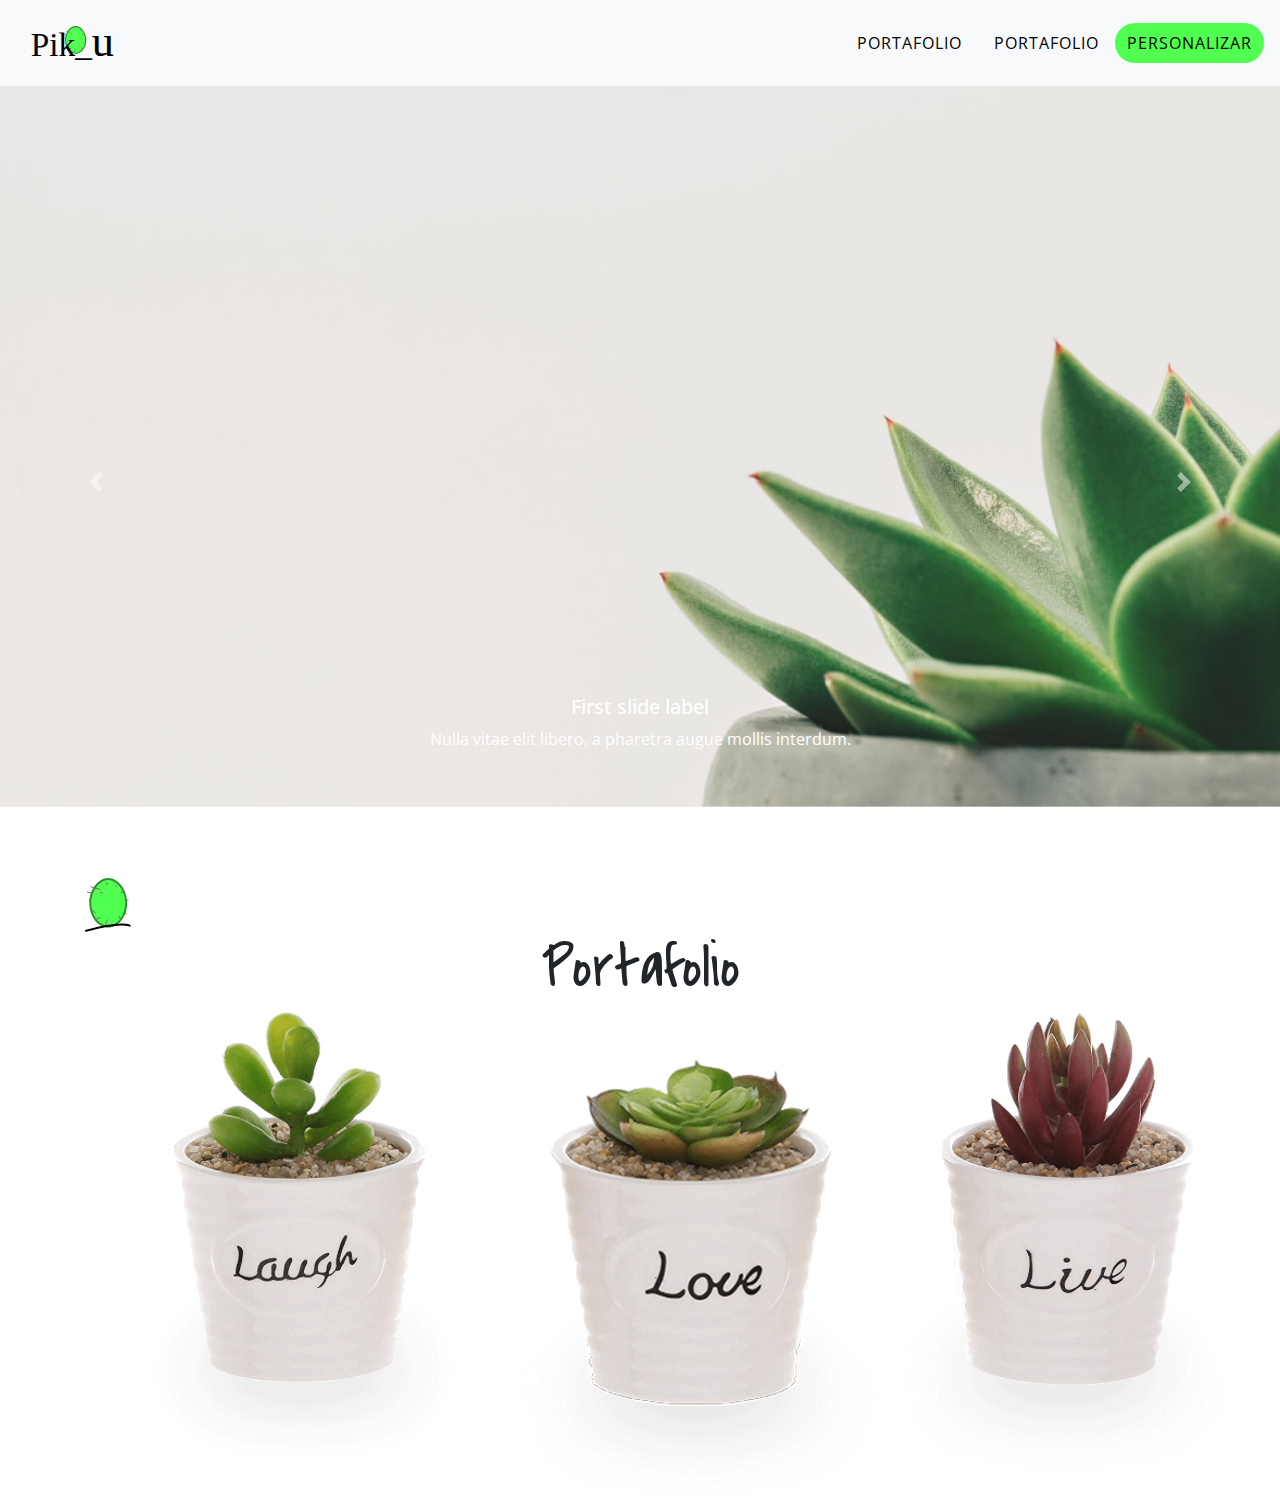
==== index.html @ c5b98563 "Portafolio del home" ====
<!DOCTYPE html>
<html lang="es">

<head>
    <meta charset="UTF-8">
    <meta name="viewport" content="width=device-width, initial-scale=1.0">
    <link href="https://fonts.googleapis.com/css?family=Open+Sans&display=swap" rel="stylesheet">
    <link href="https://fonts.googleapis.com/css?family=Covered+By+Your+Grace|Open+Sans&display=swap" rel="stylesheet">
    <link rel="stylesheet" href="https://stackpath.bootstrapcdn.com/bootstrap/4.4.1/css/bootstrap.min.css"
        integrity="sha384-Vkoo8x4CGsO3+Hhxv8T/Q5PaXtkKtu6ug5TOeNV6gBiFeWPGFN9MuhOf23Q9Ifjh" crossorigin="anonymous">
    <link rel="stylesheet" href="./styles/index.css">
    <title>Pik-u</title>
</head>

<body>

    <nav class="navbar navbar-expand-lg navbar-light bg-light">
        <a class="navbar-brand" href="#">
            <img src="/assets/Logo_picku.svg" width="100" height="60" class="d-inline-block align-top" alt="">
        </a>
        <button class="navbar-toggler" type="button" data-toggle="collapse" data-target="#navbarSupportedContent"
            aria-controls="navbarSupportedContent" aria-expanded="false" aria-label="Toggle navigation">
            <span class="navbar-toggler-icon"></span>
        </button>

        <div class="collapse navbar-collapse" id="navbarSupportedContent">
            <ul class="navbar-nav mr-auto">
            </ul>
            <div class="nav-item menu1">
                <a class="nav-link mayuscula" href="#">Portafolio</a>
                <a class="nav-link mayuscula" href="#">Portafolio</a>
                <button type="button" class="btn btn-primary btn-md mayuscula" href="#">personalizar</button>
            </div>
        </div>
    </nav>

    <div id="carouselExampleCaptions" class="carousel slide" data-ride="carousel">
        <ol class="carousel-indicators">
            <li data-target="#carouselExampleCaptions" data-slide-to="0" class="active"></li>
            <li data-target="#carouselExampleCaptions" data-slide-to="1"></li>
            <li data-target="#carouselExampleCaptions" data-slide-to="2"></li>
        </ol>
        <div class="carousel-inner">
            <div class="carousel-item active">
                <img src="./assets/banner1.jpg" class="d-block w-100" alt="...">
                <div class="carousel-caption d-none d-md-block">
                    <h5>First slide label</h5>
                    <p>Nulla vitae elit libero, a pharetra augue mollis interdum.</p>
                </div>
            </div>
            <div class="carousel-item">
                <img src="./assets/banner1.jpg" class="d-block w-100" alt="...">
                <div class="carousel-caption d-none d-md-block">
                    <h5>Second slide label</h5>
                    <p>Lorem ipsum dolor sit amet, consectetur adipiscing elit.</p>
                </div>
            </div>
            <div class="carousel-item">
                <img src="./assets/banner1.jpg" class="d-block w-100" alt="...">
                <div class="carousel-caption d-none d-md-block">
                    <h5>Second slide label</h5>
                    <p>Lorem ipsum dolor sit amet, consectetur adipiscing elit.</p>
                </div>
            </div>
        </div>
        <a class="carousel-control-prev" href="#carouselExampleCaptions" role="button" data-slide="prev">
            <span class="carousel-control-prev-icon" aria-hidden="true"></span>
            <span class="sr-only">Previous</span>
        </a>
        <a class="carousel-control-next" href="#carouselExampleCaptions" role="button" data-slide="next">
            <span class="carousel-control-next-icon" aria-hidden="true"></span>
            <span class="sr-only">Next</span>
        </a>
    </div>

    <section class="container">
        <div class="row">
            <div class="col-12">
                <img src="./assets/icono.svg" alt="">
            </div>
        </div>
        <div class="row">
            <div class="col-12">
                <h1>Portafolio</h1>
            </div>
        </div>
        <div class="centrar row">
            <div class="col-md-4">
                <img src="./assets/portafolio1.png" alt="..." class="rounded float-left">
            </div>
            <div class="col-md-4">
                <img src="./assets/portafolio2.png" alt="..." class="rounded float-left">
            </div>
            <div class="col-md-4">
                <img src="./assets/portafolio3.png" alt="..." class="rounded float-left">
            </div>
        </div>
    </section>

    <script src="https://code.jquery.com/jquery-3.4.1.slim.min.js"
        integrity="sha384-J6qa4849blE2+poT4WnyKhv5vZF5SrPo0iEjwBvKU7imGFAV0wwj1yYfoRSJoZ+n"
        crossorigin="anonymous"></script>
    <script src="https://cdn.jsdelivr.net/npm/popper.js@1.16.0/dist/umd/popper.min.js"
        integrity="sha384-Q6E9RHvbIyZFJoft+2mJbHaEWldlvI9IOYy5n3zV9zzTtmI3UksdQRVvoxMfooAo"
        crossorigin="anonymous"></script>
    <script src="https://stackpath.bootstrapcdn.com/bootstrap/4.4.1/js/bootstrap.min.js"
        integrity="sha384-wfSDF2E50Y2D1uUdj0O3uMBJnjuUD4Ih7YwaYd1iqfktj0Uod8GCExl3Og8ifwB6"
        crossorigin="anonymous"></script>
    <script src="./scripts/index.js"></script>
</body>

</html>
---- styles/index.css ----
body {
    font-family: 'Open Sans', sans-serif;
}

/* .container{
    margin: 100px 0px 0px 0px;
} */

.centrar{
    display: flex;
    justify-content: center;
}

.col-12 h1{
    display: flex;
    justify-content: center;
    font-family: 'Covered By Your Grace', cursive;
    font-size: 60px;
}

.col-12 img{
    display: flex;
    justify-content: center;
}

.mayuscula {
    text-transform: uppercase;
    letter-spacing: 1px;
}

.navegation-nav ul li {
    text-decoration: none;
    list-style: none;
    float: right;
    padding-right: 10px;
}
.navegation-nav-buttom{
    border-radius: 1px solid green;
}
.buttom-inspira{
    border: 3px solid blue;
}
.buttom-inspira h1{
    display: flex;
    justify-content: center;
}
.navigation .navegation-nav .nav-item .nav-link .logo{
    display: flex;
    justify-content: start;
}

.nav-link {
    color: black;
}

.nav-link:hover{
    color: #50FF50;
}

.btn-primary{
    background: #50FF50 0% 0% no-repeat padding-box;
    border-radius: 49px;
    border: none;
    color: black;
    opacity: 1;
}

.btn-primary:hover{
    background: black 0% 0% no-repeat padding-box;
    border-radius: 49px;
    border: none;
    color: white;
    opacity: 1;
}

@media only screen and (min-width: 768px) {
    .carousel-inner {
        height: 88vh !important;
    }
    .menu{
        display: flex;
        justify-content: space-around;
    }
    .menu1{
        display: flex;
        justify-content: space-between;
    }
}
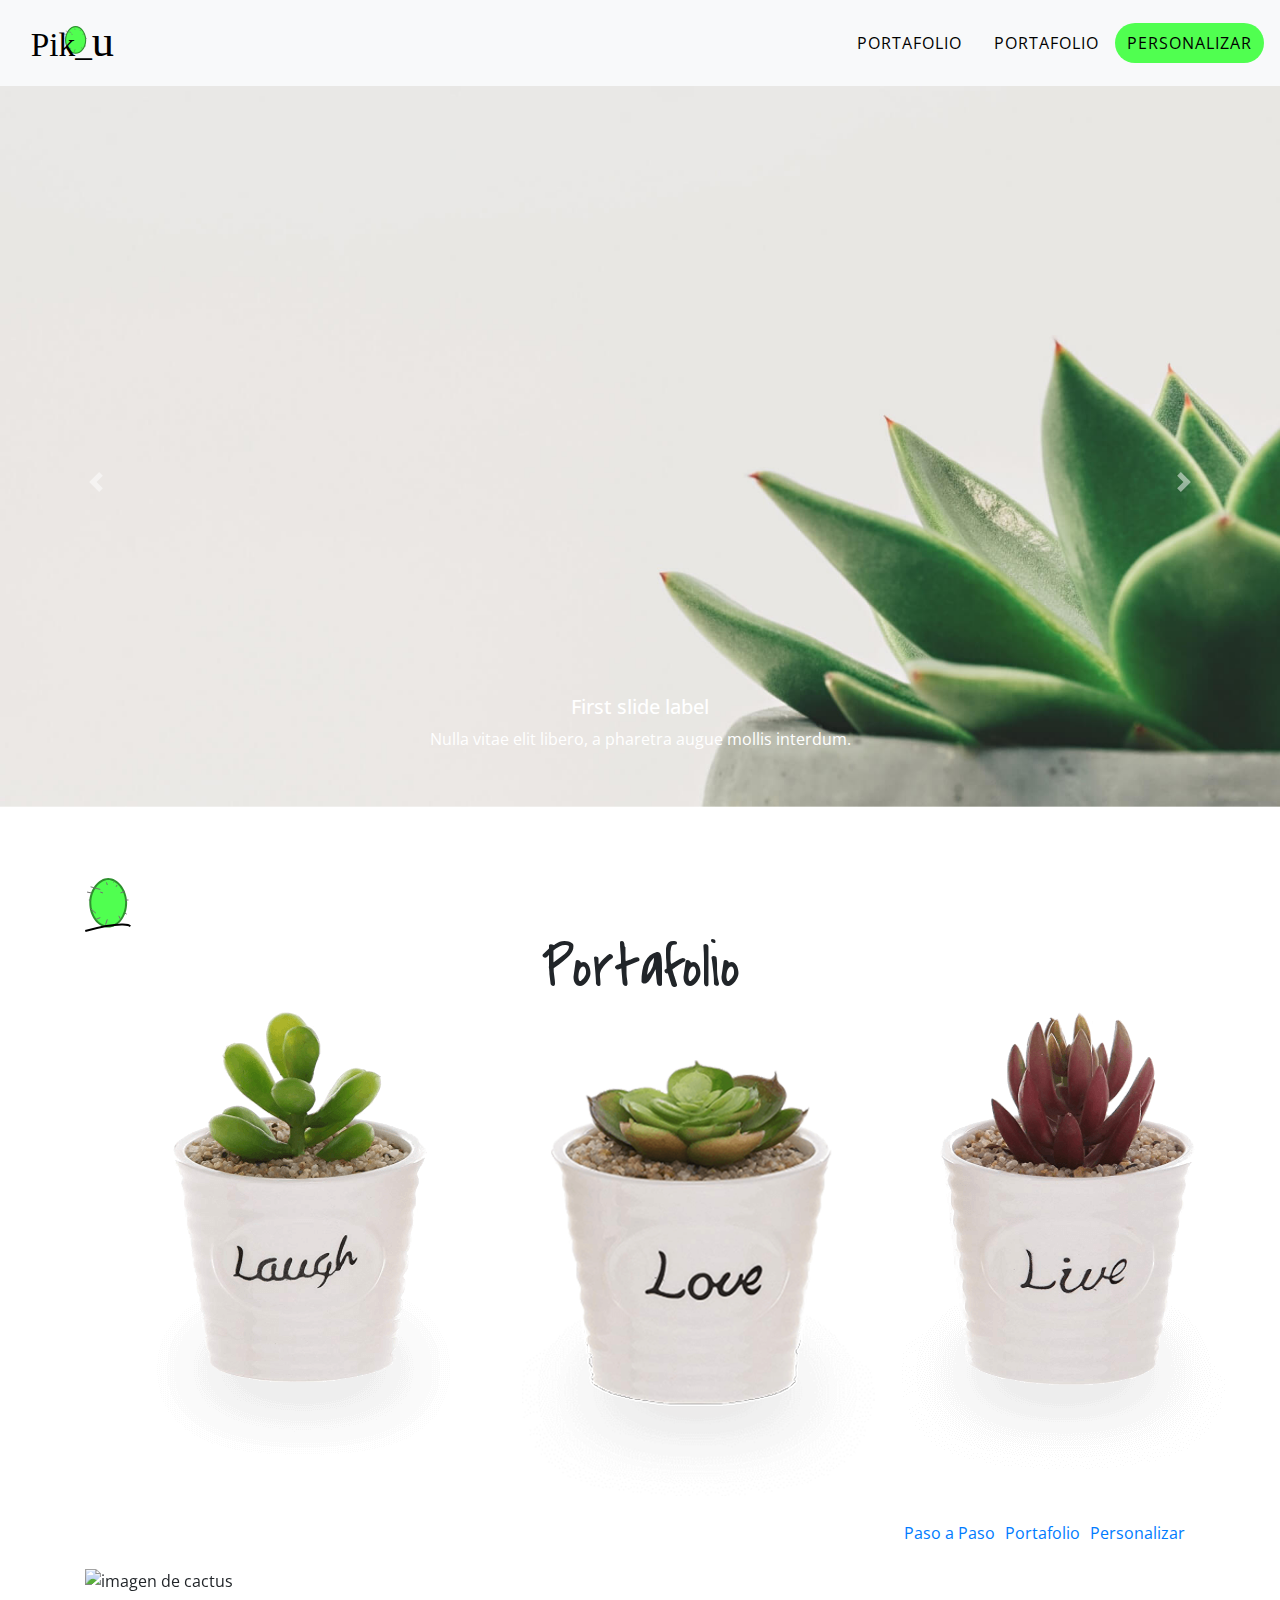
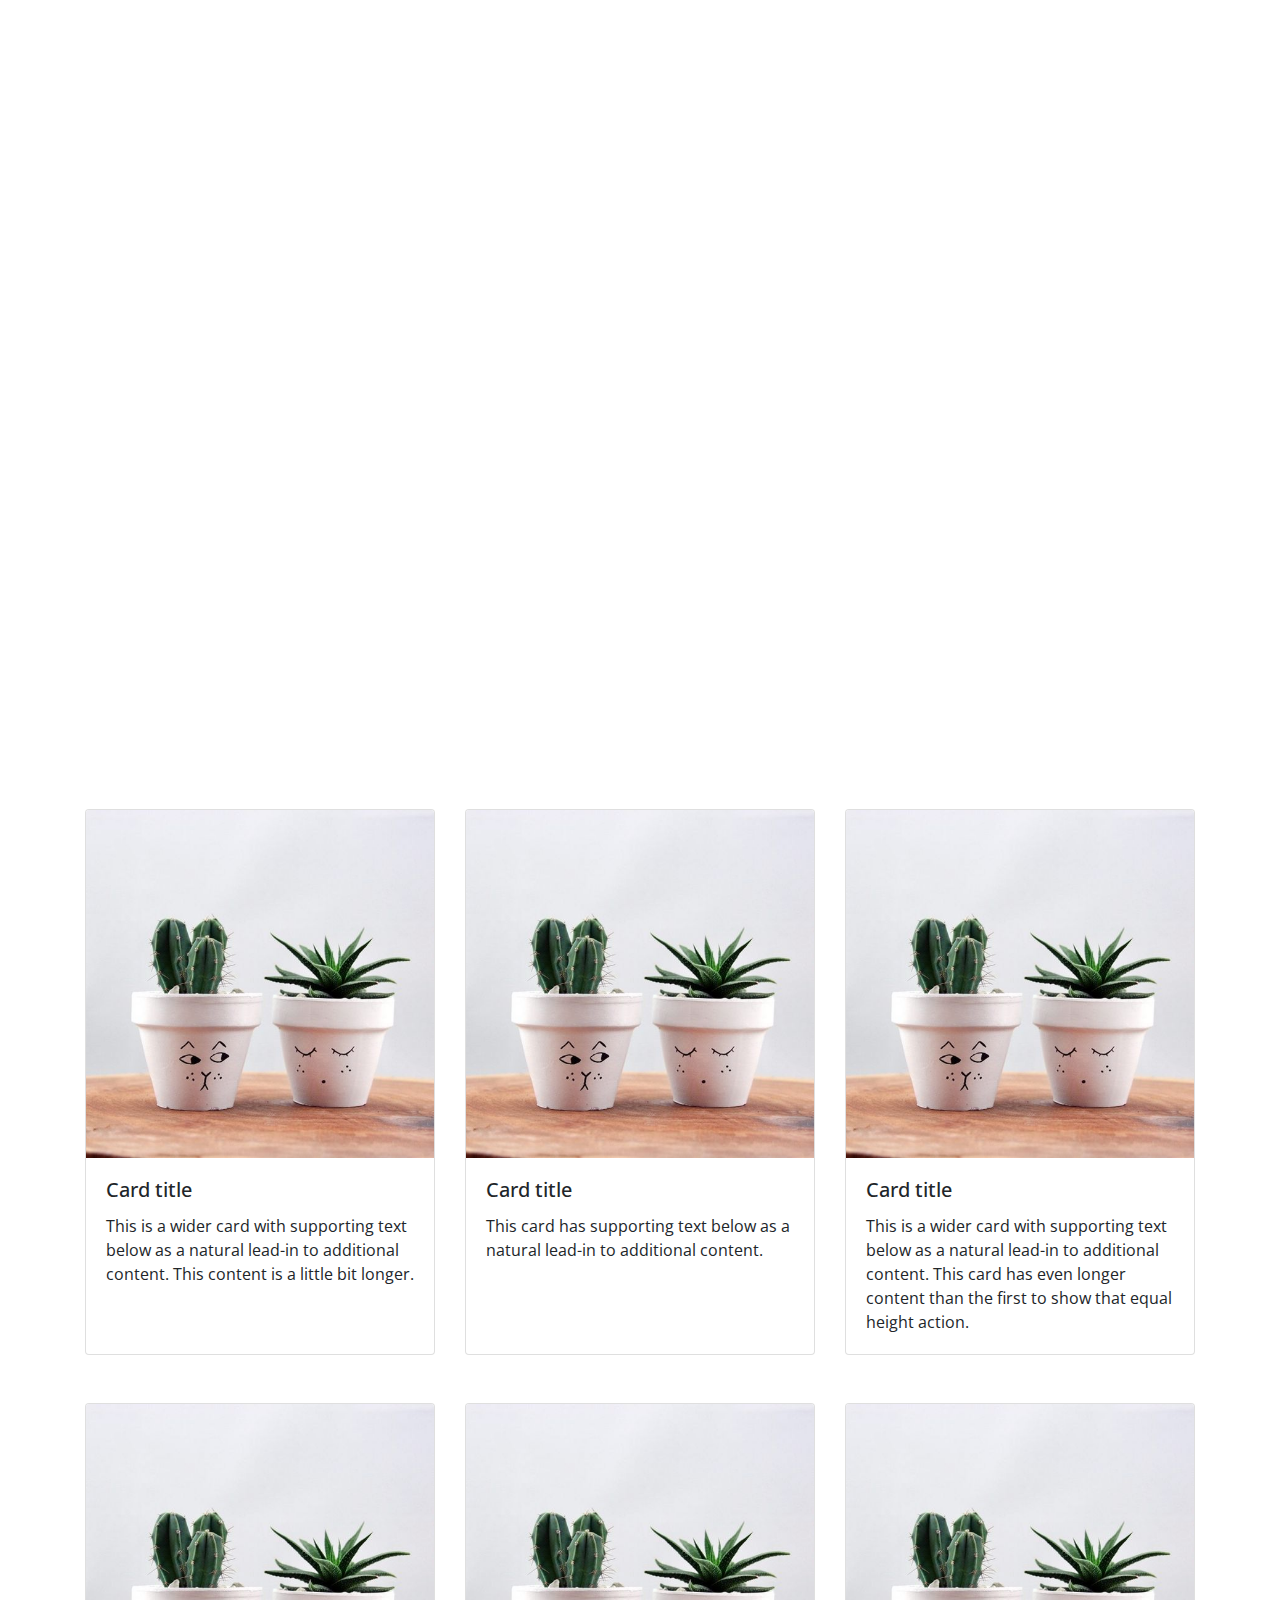
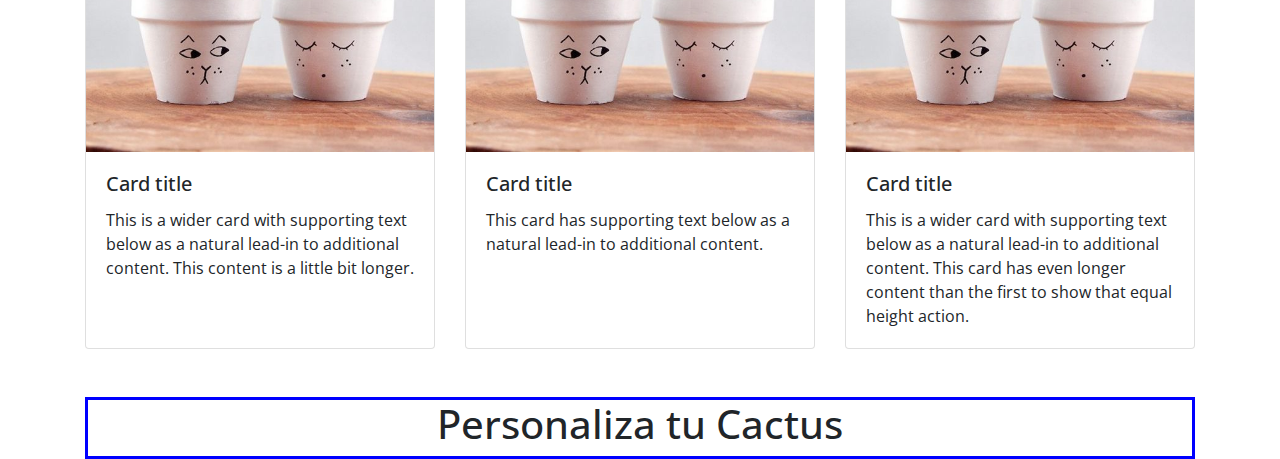
==== commit 12993108: "Merge branch 'esteban' of https://github.com/esteban-calderon/pik-u into esteban" ====
--- a/index.html
+++ b/index.html
@@ -16,7 +16,7 @@
 
     <nav class="navbar navbar-expand-lg navbar-light bg-light">
         <a class="navbar-brand" href="#">
-            <img src="/assets/Logo_picku.svg" width="100" height="60" class="d-inline-block align-top" alt="">
+            <img src="./assets/Logo_picku.svg" width="100" height="60" class="d-inline-block align-top" alt="">
         </a>
         <button class="navbar-toggler" type="button" data-toggle="collapse" data-target="#navbarSupportedContent"
             aria-controls="navbarSupportedContent" aria-expanded="false" aria-label="Toggle navigation">
@@ -95,18 +95,137 @@
                 <img src="./assets/portafolio3.png" alt="..." class="rounded float-left">
             </div>
         </div>
-    </section>
-
-    <script src="https://code.jquery.com/jquery-3.4.1.slim.min.js"
-        integrity="sha384-J6qa4849blE2+poT4WnyKhv5vZF5SrPo0iEjwBvKU7imGFAV0wwj1yYfoRSJoZ+n"
-        crossorigin="anonymous"></script>
-    <script src="https://cdn.jsdelivr.net/npm/popper.js@1.16.0/dist/umd/popper.min.js"
-        integrity="sha384-Q6E9RHvbIyZFJoft+2mJbHaEWldlvI9IOYy5n3zV9zzTtmI3UksdQRVvoxMfooAo"
-        crossorigin="anonymous"></script>
-    <script src="https://stackpath.bootstrapcdn.com/bootstrap/4.4.1/js/bootstrap.min.js"
-        integrity="sha384-wfSDF2E50Y2D1uUdj0O3uMBJnjuUD4Ih7YwaYd1iqfktj0Uod8GCExl3Og8ifwB6"
-        crossorigin="anonymous"></script>
-    <script src="./scripts/index.js"></script>
+        <section class="navegation">
+            <nav class="navegation-nav">
+                <ul>
+                    <li>
+                        <a class="navegation-nav-buttom" href="#">Personalizar</a>
+                    </li>
+                    <li>
+                        <a href="#">Portafolio</a>
+                    </li>
+                    <li>
+                        <a href="#">Paso a Paso</a>
+                    </li>
+                </ul>
+            </nav>
+        </section>
+        <br> <br>
+        <Section class="carrousel">
+            <div id="carouselExampleCaptions" class="carousel slide" data-ride="carousel">
+                <ol class="carousel-indicators">
+                    <li data-target="#carouselExampleCaptions" data-slide-to="0" class="active"></li>
+                    <li data-target="#carouselExampleCaptions" data-slide-to="1"></li>
+                    <li data-target="#carouselExampleCaptions" data-slide-to="2"></li>
+                </ol>
+                <div class="carousel-inner">
+                    <div class="carousel-item active">
+                        <img src="assets/cactus_one.jfif" class="d-block w-100" alt="imagen de cactus">
+                        <div class="carousel-caption d-none d-md-block">
+                            <h5>First slide label</h5>
+                            <p>Nulla vitae elit libero, a pharetra augue mollis interdum.</p>
+                        </div>
+                    </div>
+                    <div class="carousel-item">
+                        <img src="assets/cactus_two.jfif" class="d-block w-100" alt="imagen de cactus">
+                        <div class="carousel-caption d-none d-md-block">
+                            <h5>Second slide label</h5>
+                            <p>Lorem ipsum dolor sit amet, consectetur adipiscing elit.</p>
+                        </div>
+                    </div>
+                    <div class="carousel-item">
+                        <img src="assets/cactus_three.jfif" class="d-block w-100" alt="...">
+                        <div class="carousel-caption d-none d-md-block">
+                            <h5>Third slide label</h5>
+                            <p>Praesent commodo cursus magna, vel scelerisque nisl consectetur.</p>
+                        </div>
+                    </div>
+                </div>
+                <a class="carousel-control-prev" href="#carouselExampleCaptions" role="button" data-slide="prev">
+                    <span class="carousel-control-prev-icon" aria-hidden="true"></span>
+                    <span class="sr-only">Previous</span>
+                </a>
+                <a class="carousel-control-next" href="#carouselExampleCaptions" role="button" data-slide="next">
+                    <span class="carousel-control-next-icon" aria-hidden="true"></span>
+                    <span class="sr-only">Next</span>
+                </a>
+            </div>
+        </Section>
+        <br> <br>
+        <section class="image_model">
+            <div class="card-deck">
+                <div class="card">
+                    <img src="assets/model_one.jpg" class="card-img-top" alt="imagen modelo">
+                    <div class="card-body">
+                        <h5 class="card-title">Card title</h5>
+                        <p class="card-text">This is a wider card with supporting text below as a natural lead-in to
+                            additional content. This content is a little bit longer.</p>
+                    </div>
+
+                </div>
+                <div class="card">
+                    <img src="assets/model_one.jpg" class="card-img-top" alt="imagen modelo">
+                    <div class="card-body">
+                        <h5 class="card-title">Card title</h5>
+                        <p class="card-text">This card has supporting text below as a natural lead-in to additional
+                            content.</p>
+                    </div>
+                </div>
+                <div class="card">
+                    <img src="assets/model_one.jpg" class="card-img-top" alt="imagen modelo">
+                    <div class="card-body">
+                        <h5 class="card-title">Card title</h5>
+                        <p class="card-text">This is a wider card with supporting text below as a natural lead-in to
+                            additional content. This card has even longer content than the first to show that equal
+                            height action.</p>
+                    </div>
+                </div>
+            </div>
+            <br> <br>
+            <div class="card-deck">
+                <div class="card">
+                    <img src="assets/model_one.jpg" class="card-img-top" alt="imagen modelo">
+                    <div class="card-body">
+                        <h5 class="card-title">Card title</h5>
+                        <p class="card-text">This is a wider card with supporting text below as a natural lead-in to
+                            additional content. This content is a little bit longer.</p>
+                    </div>
+
+                </div>
+                <div class="card">
+                    <img src="assets/model_one.jpg" class="card-img-top" alt="imagen modelo">
+                    <div class="card-body">
+                        <h5 class="card-title">Card title</h5>
+                        <p class="card-text">This card has supporting text below as a natural lead-in to additional
+                            content.</p>
+                    </div>
+                </div>
+                <div class="card">
+                    <img src="assets/model_one.jpg" class="card-img-top" alt="imagen modelo">
+                    <div class="card-body">
+                        <h5 class="card-title">Card title</h5>
+                        <p class="card-text">This is a wider card with supporting text below as a natural lead-in to
+                            additional content. This card has even longer content than the first to show that equal
+                            height action.</p>
+                    </div>
+                </div>
+            </div>
+        </section>
+        <br> <br>
+        <section class="buttom-inspira">
+            <h1>Personaliza tu Cactus</h1>
+        </section>
+
+        <script src="https://code.jquery.com/jquery-3.4.1.slim.min.js"
+            integrity="sha384-J6qa4849blE2+poT4WnyKhv5vZF5SrPo0iEjwBvKU7imGFAV0wwj1yYfoRSJoZ+n"
+            crossorigin="anonymous"></script>
+        <script src="https://cdn.jsdelivr.net/npm/popper.js@1.16.0/dist/umd/popper.min.js"
+            integrity="sha384-Q6E9RHvbIyZFJoft+2mJbHaEWldlvI9IOYy5n3zV9zzTtmI3UksdQRVvoxMfooAo"
+            crossorigin="anonymous"></script>
+        <script src="https://stackpath.bootstrapcdn.com/bootstrap/4.4.1/js/bootstrap.min.js"
+            integrity="sha384-wfSDF2E50Y2D1uUdj0O3uMBJnjuUD4Ih7YwaYd1iqfktj0Uod8GCExl3Og8ifwB6"
+            crossorigin="anonymous"></script>
+        <script src="./scripts/index.js"></script>
 </body>
 
 </html>--- a/styles/index.css
+++ b/styles/index.css
@@ -43,6 +43,7 @@
 .buttom-inspira h1{
     display: flex;
     justify-content: center;
+
 }
 .navigation .navegation-nav .nav-item .nav-link .logo{
     display: flex;
@@ -85,4 +86,4 @@
         display: flex;
         justify-content: space-between;
     }
-}+}
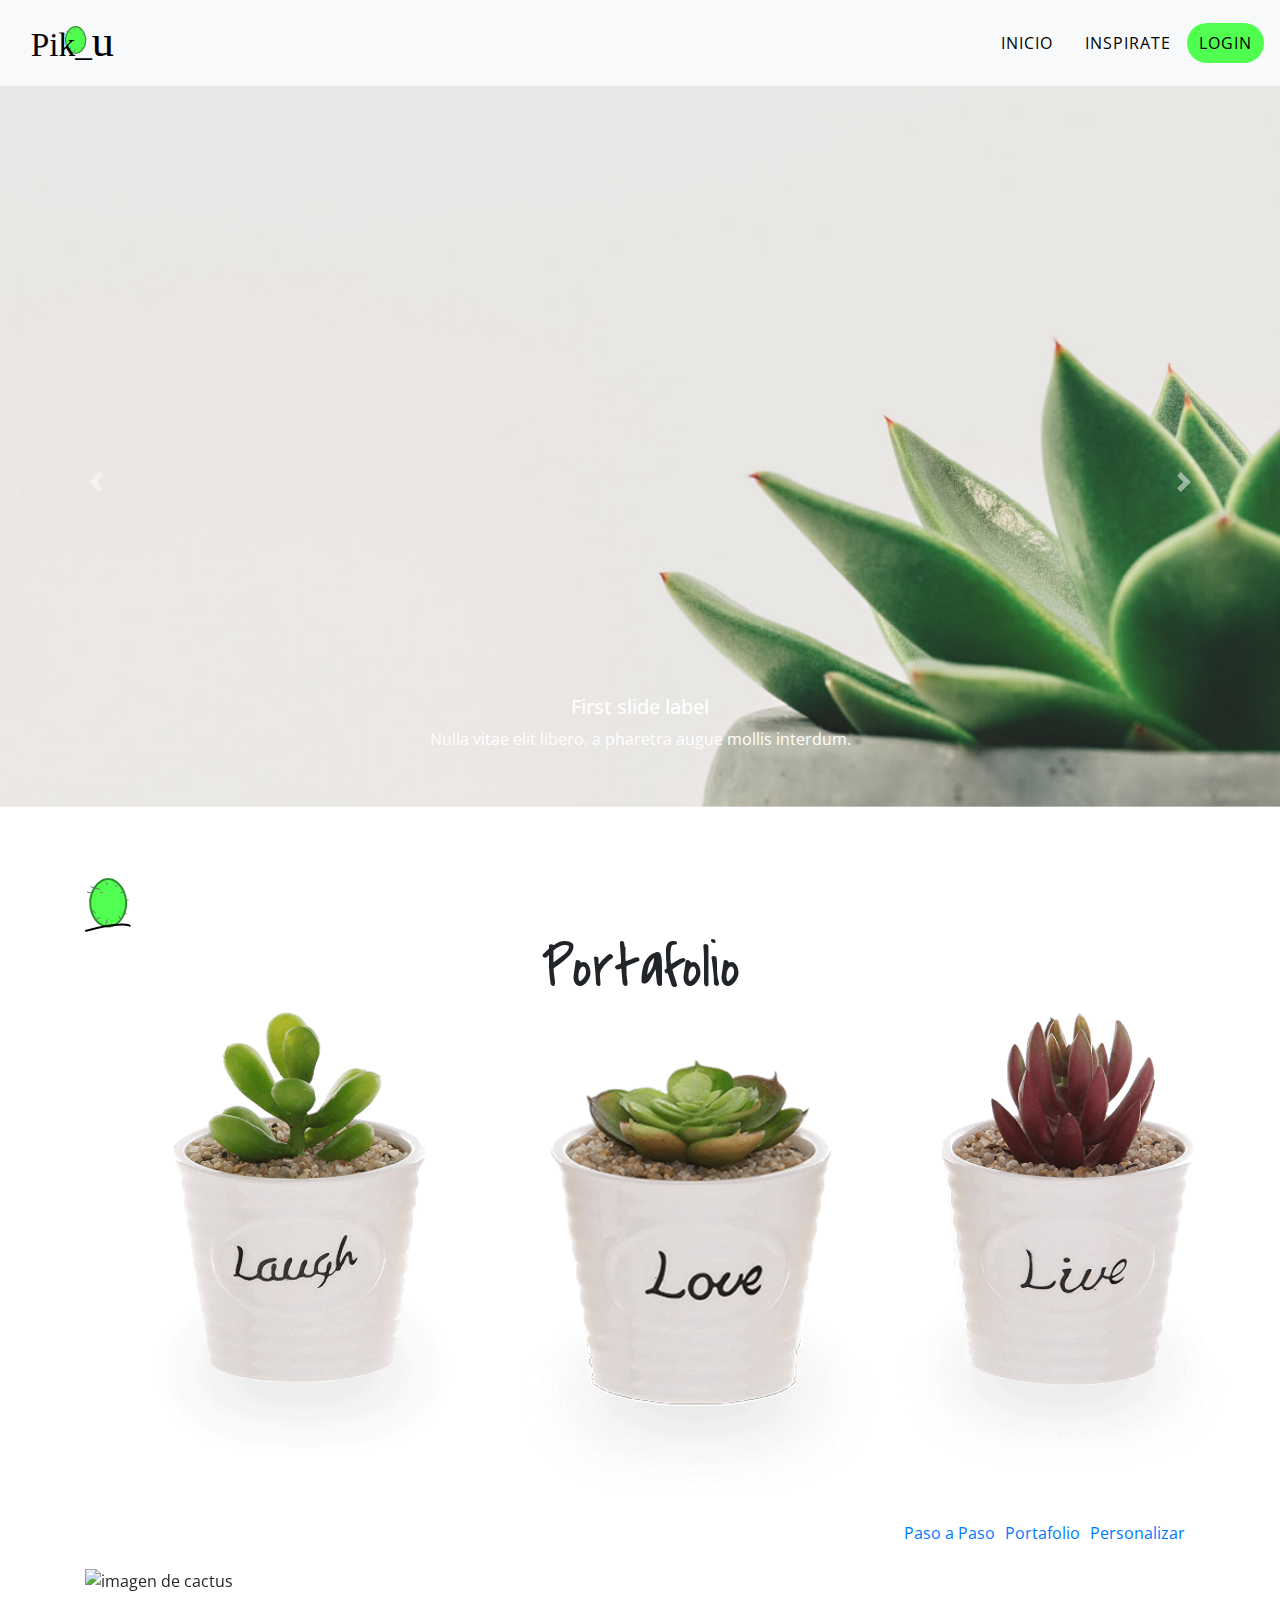
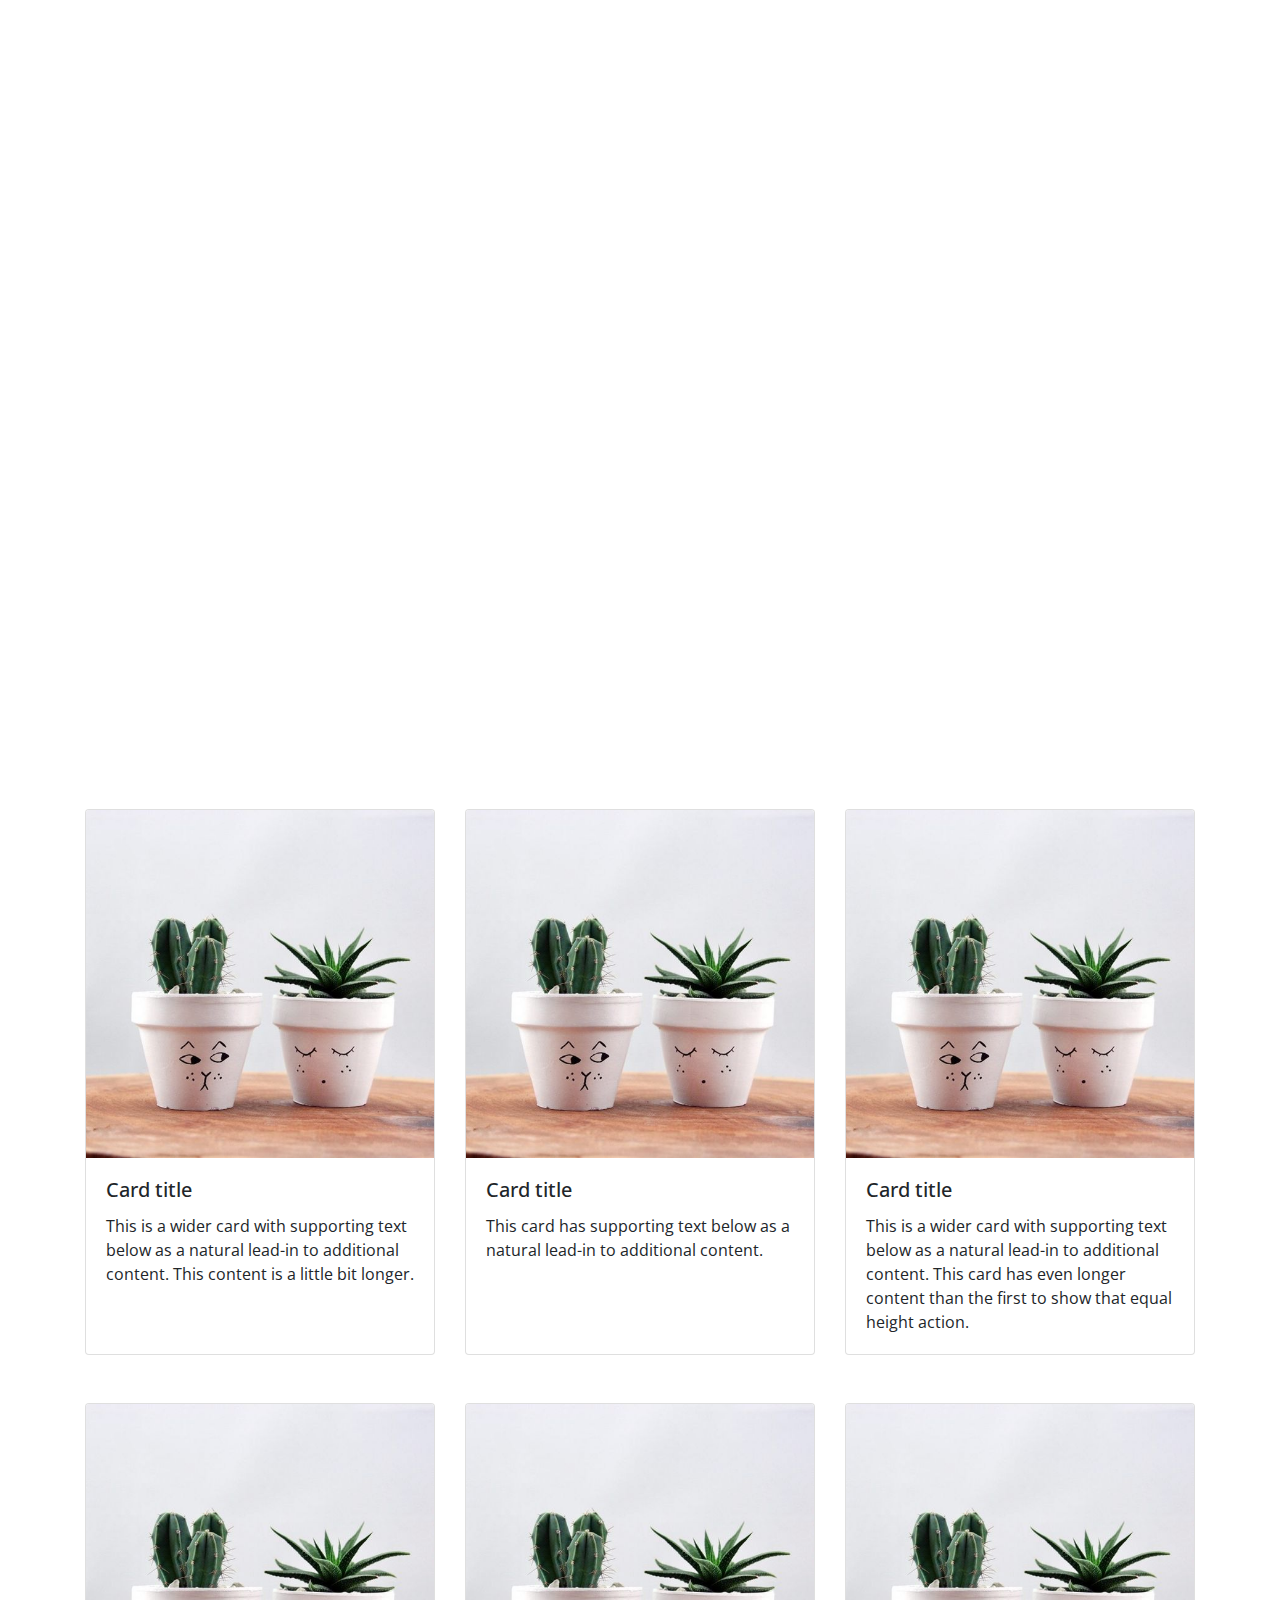
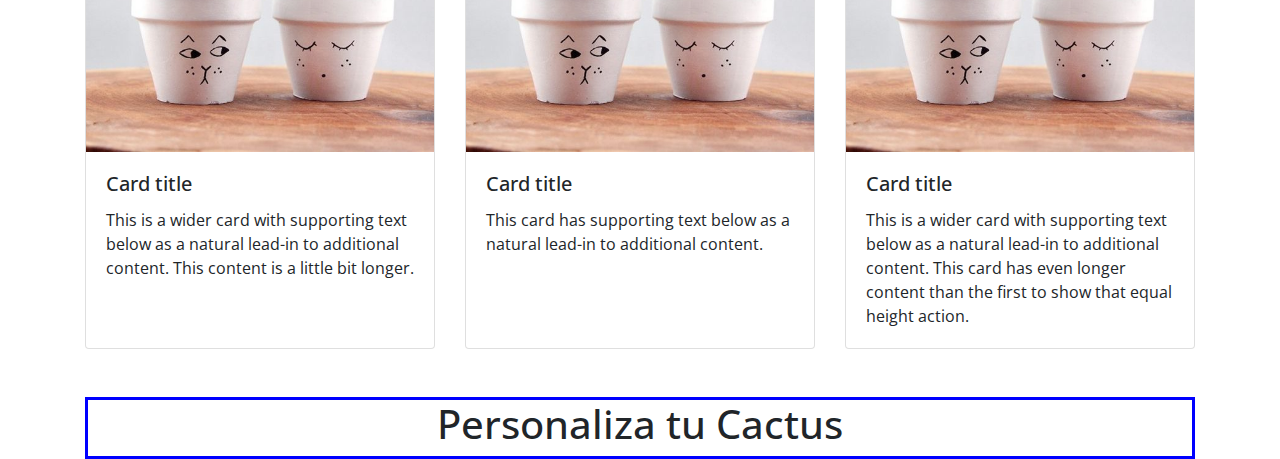
==== commit 0fd2310f: "Merge pull request #5 from esteban-calderon/esteban" ====
--- a/index.html
+++ b/index.html
@@ -27,9 +27,9 @@
             <ul class="navbar-nav mr-auto">
             </ul>
             <div class="nav-item menu1">
-                <a class="nav-link mayuscula" href="#">Portafolio</a>
-                <a class="nav-link mayuscula" href="#">Portafolio</a>
-                <button type="button" class="btn btn-primary btn-md mayuscula" href="#">personalizar</button>
+                <a class="nav-link mayuscula" href="index.html">INICIO</a>
+                <a class="nav-link mayuscula" href="views/inspirate.html">INSPIRATE</a>
+                <button type="button" class="btn btn-primary btn-md mayuscula" href="#">LOGIN</button>
             </div>
         </div>
     </nav>
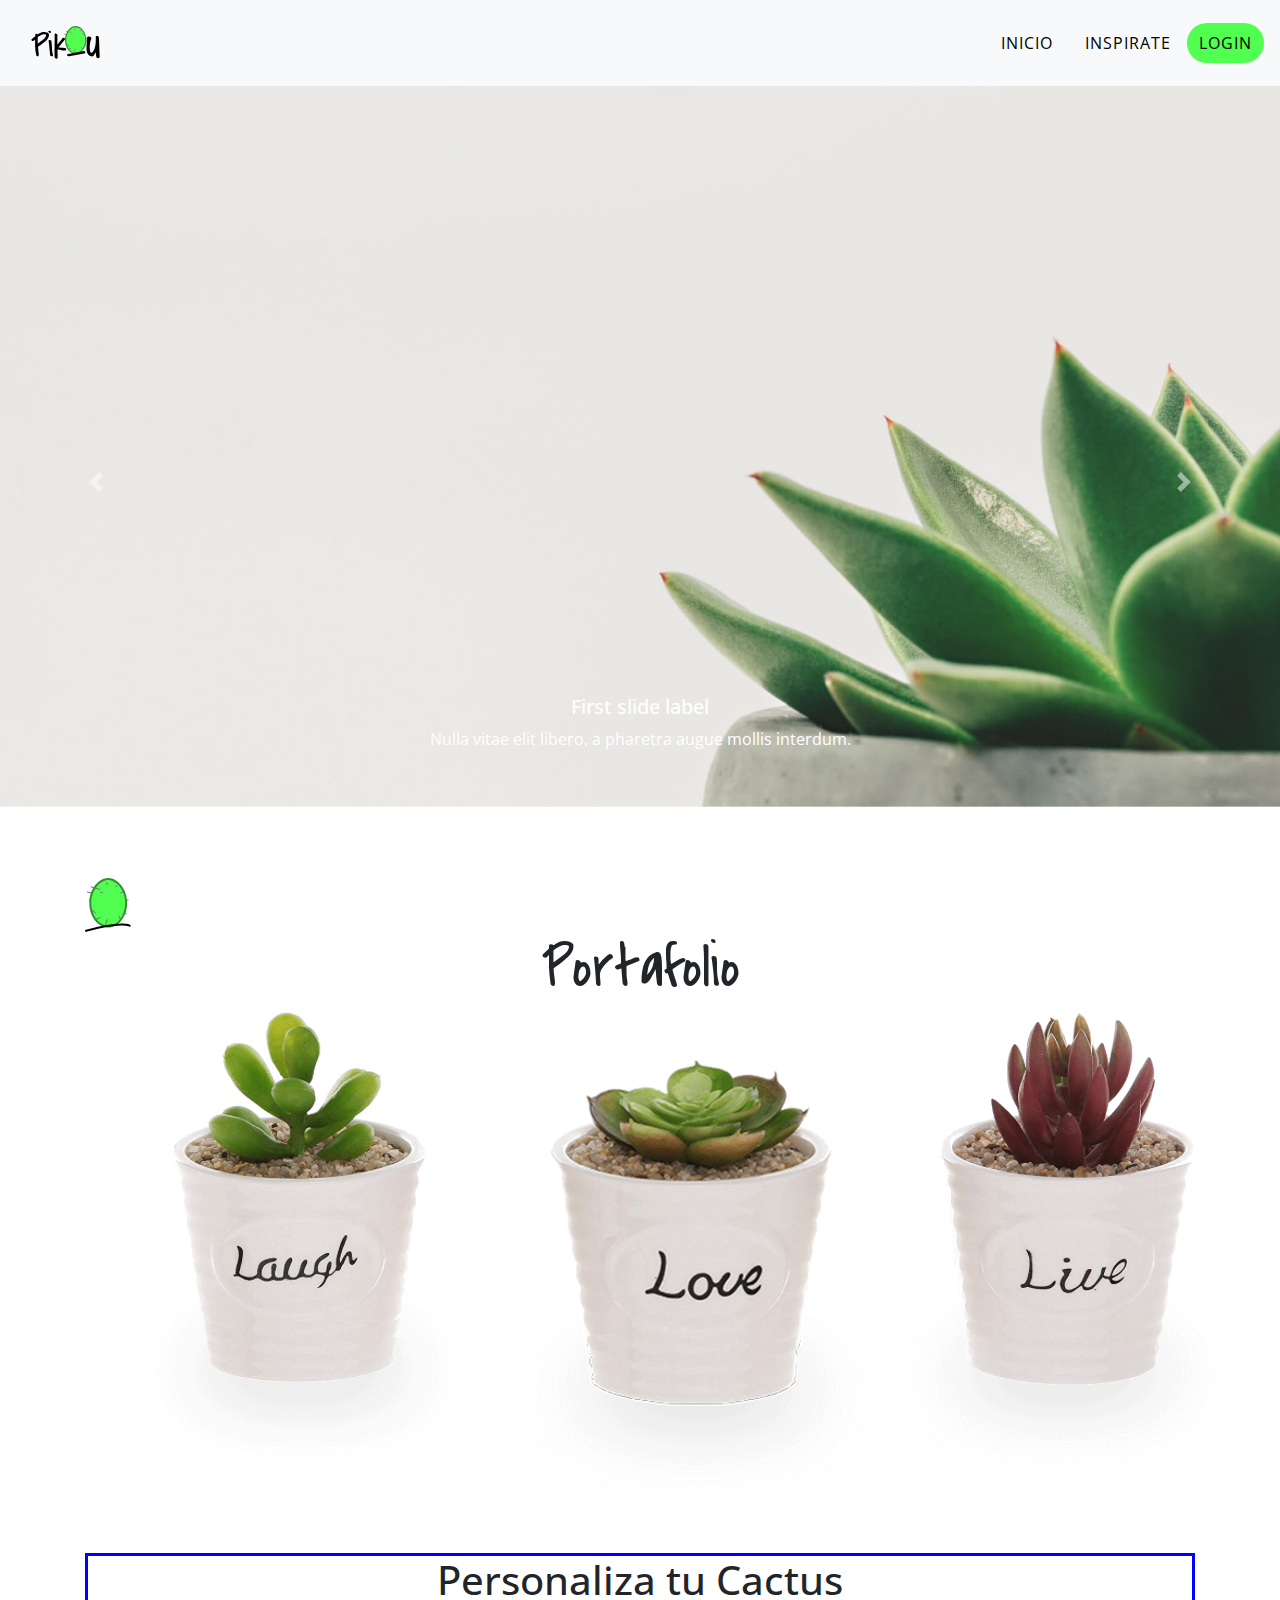
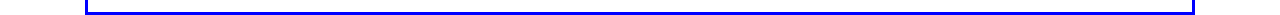
==== commit 11957177: "fix landing" ====
--- a/index.html
+++ b/index.html
@@ -95,123 +95,9 @@
                 <img src="./assets/portafolio3.png" alt="..." class="rounded float-left">
             </div>
         </div>
-        <section class="navegation">
-            <nav class="navegation-nav">
-                <ul>
-                    <li>
-                        <a class="navegation-nav-buttom" href="#">Personalizar</a>
-                    </li>
-                    <li>
-                        <a href="#">Portafolio</a>
-                    </li>
-                    <li>
-                        <a href="#">Paso a Paso</a>
-                    </li>
-                </ul>
-            </nav>
-        </section>
+
         <br> <br>
-        <Section class="carrousel">
-            <div id="carouselExampleCaptions" class="carousel slide" data-ride="carousel">
-                <ol class="carousel-indicators">
-                    <li data-target="#carouselExampleCaptions" data-slide-to="0" class="active"></li>
-                    <li data-target="#carouselExampleCaptions" data-slide-to="1"></li>
-                    <li data-target="#carouselExampleCaptions" data-slide-to="2"></li>
-                </ol>
-                <div class="carousel-inner">
-                    <div class="carousel-item active">
-                        <img src="assets/cactus_one.jfif" class="d-block w-100" alt="imagen de cactus">
-                        <div class="carousel-caption d-none d-md-block">
-                            <h5>First slide label</h5>
-                            <p>Nulla vitae elit libero, a pharetra augue mollis interdum.</p>
-                        </div>
-                    </div>
-                    <div class="carousel-item">
-                        <img src="assets/cactus_two.jfif" class="d-block w-100" alt="imagen de cactus">
-                        <div class="carousel-caption d-none d-md-block">
-                            <h5>Second slide label</h5>
-                            <p>Lorem ipsum dolor sit amet, consectetur adipiscing elit.</p>
-                        </div>
-                    </div>
-                    <div class="carousel-item">
-                        <img src="assets/cactus_three.jfif" class="d-block w-100" alt="...">
-                        <div class="carousel-caption d-none d-md-block">
-                            <h5>Third slide label</h5>
-                            <p>Praesent commodo cursus magna, vel scelerisque nisl consectetur.</p>
-                        </div>
-                    </div>
-                </div>
-                <a class="carousel-control-prev" href="#carouselExampleCaptions" role="button" data-slide="prev">
-                    <span class="carousel-control-prev-icon" aria-hidden="true"></span>
-                    <span class="sr-only">Previous</span>
-                </a>
-                <a class="carousel-control-next" href="#carouselExampleCaptions" role="button" data-slide="next">
-                    <span class="carousel-control-next-icon" aria-hidden="true"></span>
-                    <span class="sr-only">Next</span>
-                </a>
-            </div>
-        </Section>
-        <br> <br>
-        <section class="image_model">
-            <div class="card-deck">
-                <div class="card">
-                    <img src="assets/model_one.jpg" class="card-img-top" alt="imagen modelo">
-                    <div class="card-body">
-                        <h5 class="card-title">Card title</h5>
-                        <p class="card-text">This is a wider card with supporting text below as a natural lead-in to
-                            additional content. This content is a little bit longer.</p>
-                    </div>
 
-                </div>
-                <div class="card">
-                    <img src="assets/model_one.jpg" class="card-img-top" alt="imagen modelo">
-                    <div class="card-body">
-                        <h5 class="card-title">Card title</h5>
-                        <p class="card-text">This card has supporting text below as a natural lead-in to additional
-                            content.</p>
-                    </div>
-                </div>
-                <div class="card">
-                    <img src="assets/model_one.jpg" class="card-img-top" alt="imagen modelo">
-                    <div class="card-body">
-                        <h5 class="card-title">Card title</h5>
-                        <p class="card-text">This is a wider card with supporting text below as a natural lead-in to
-                            additional content. This card has even longer content than the first to show that equal
-                            height action.</p>
-                    </div>
-                </div>
-            </div>
-            <br> <br>
-            <div class="card-deck">
-                <div class="card">
-                    <img src="assets/model_one.jpg" class="card-img-top" alt="imagen modelo">
-                    <div class="card-body">
-                        <h5 class="card-title">Card title</h5>
-                        <p class="card-text">This is a wider card with supporting text below as a natural lead-in to
-                            additional content. This content is a little bit longer.</p>
-                    </div>
-
-                </div>
-                <div class="card">
-                    <img src="assets/model_one.jpg" class="card-img-top" alt="imagen modelo">
-                    <div class="card-body">
-                        <h5 class="card-title">Card title</h5>
-                        <p class="card-text">This card has supporting text below as a natural lead-in to additional
-                            content.</p>
-                    </div>
-                </div>
-                <div class="card">
-                    <img src="assets/model_one.jpg" class="card-img-top" alt="imagen modelo">
-                    <div class="card-body">
-                        <h5 class="card-title">Card title</h5>
-                        <p class="card-text">This is a wider card with supporting text below as a natural lead-in to
-                            additional content. This card has even longer content than the first to show that equal
-                            height action.</p>
-                    </div>
-                </div>
-            </div>
-        </section>
-        <br> <br>
         <section class="buttom-inspira">
             <h1>Personaliza tu Cactus</h1>
         </section>
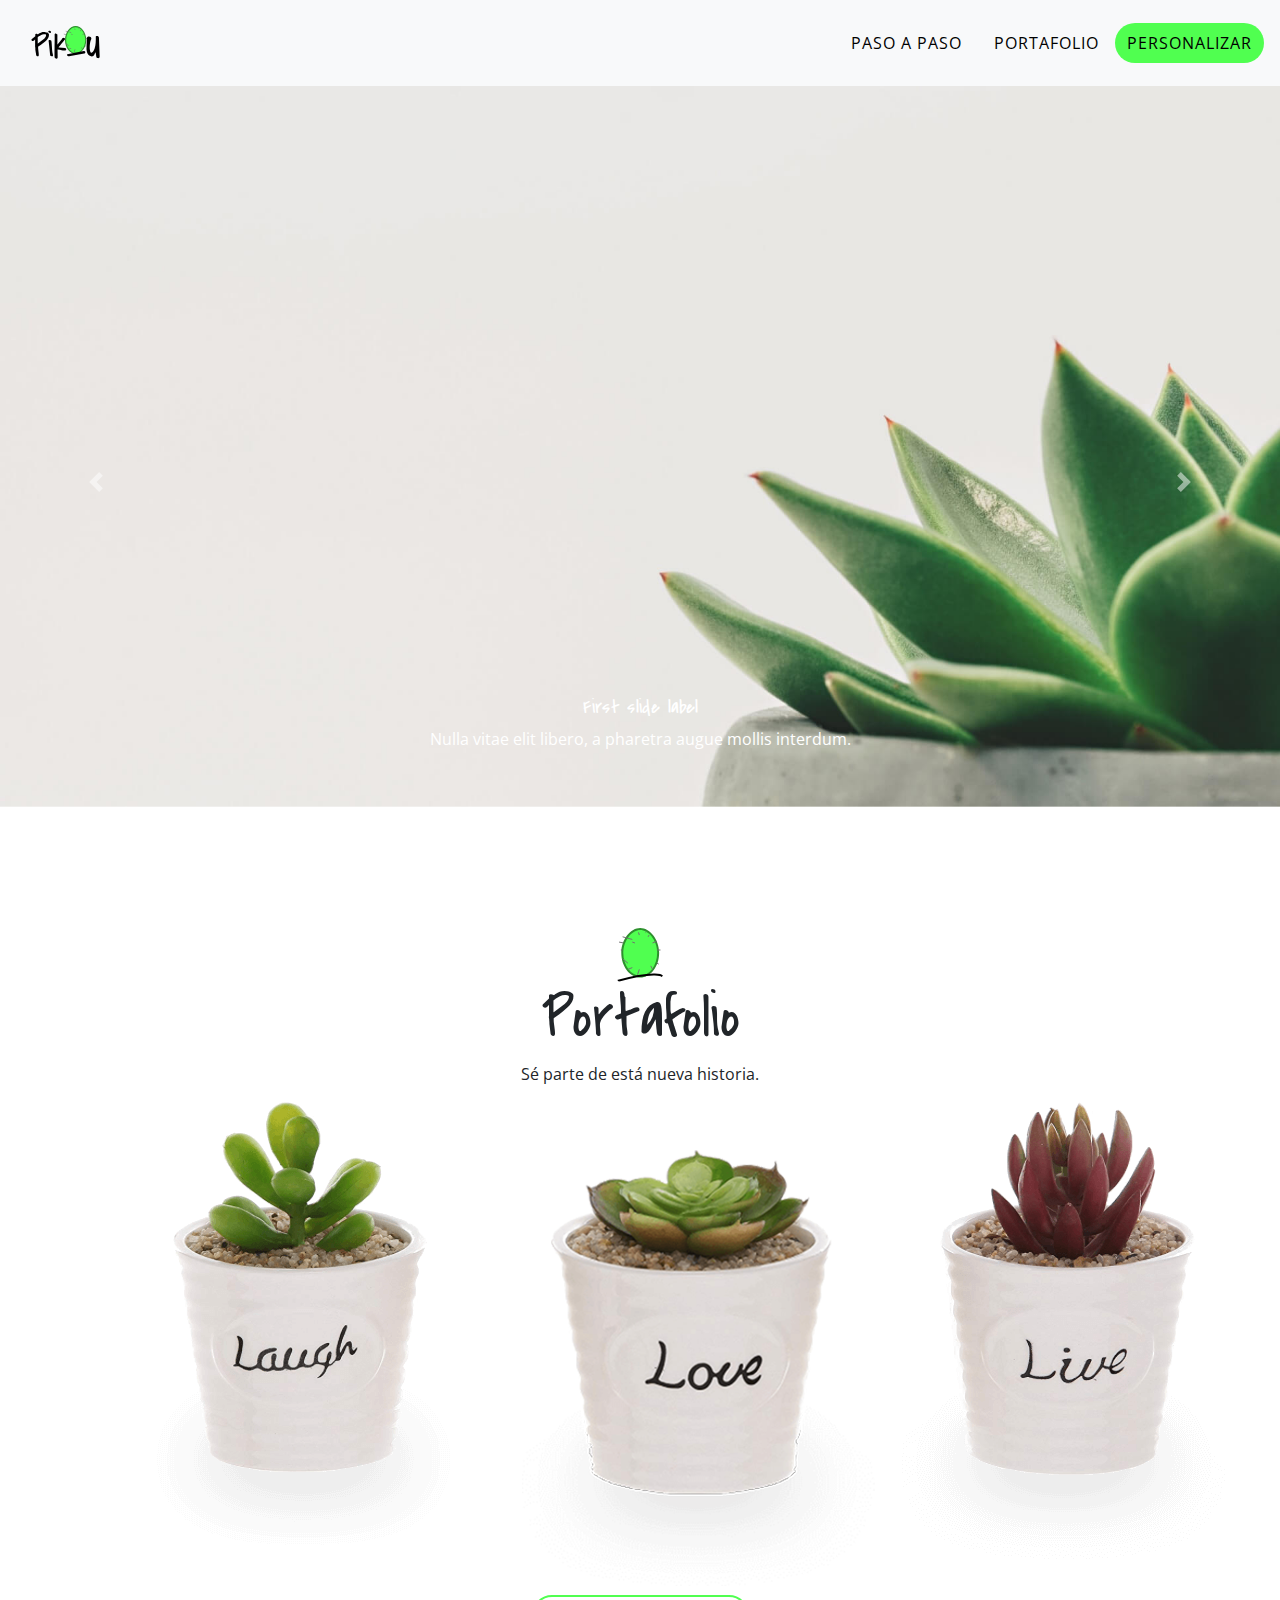
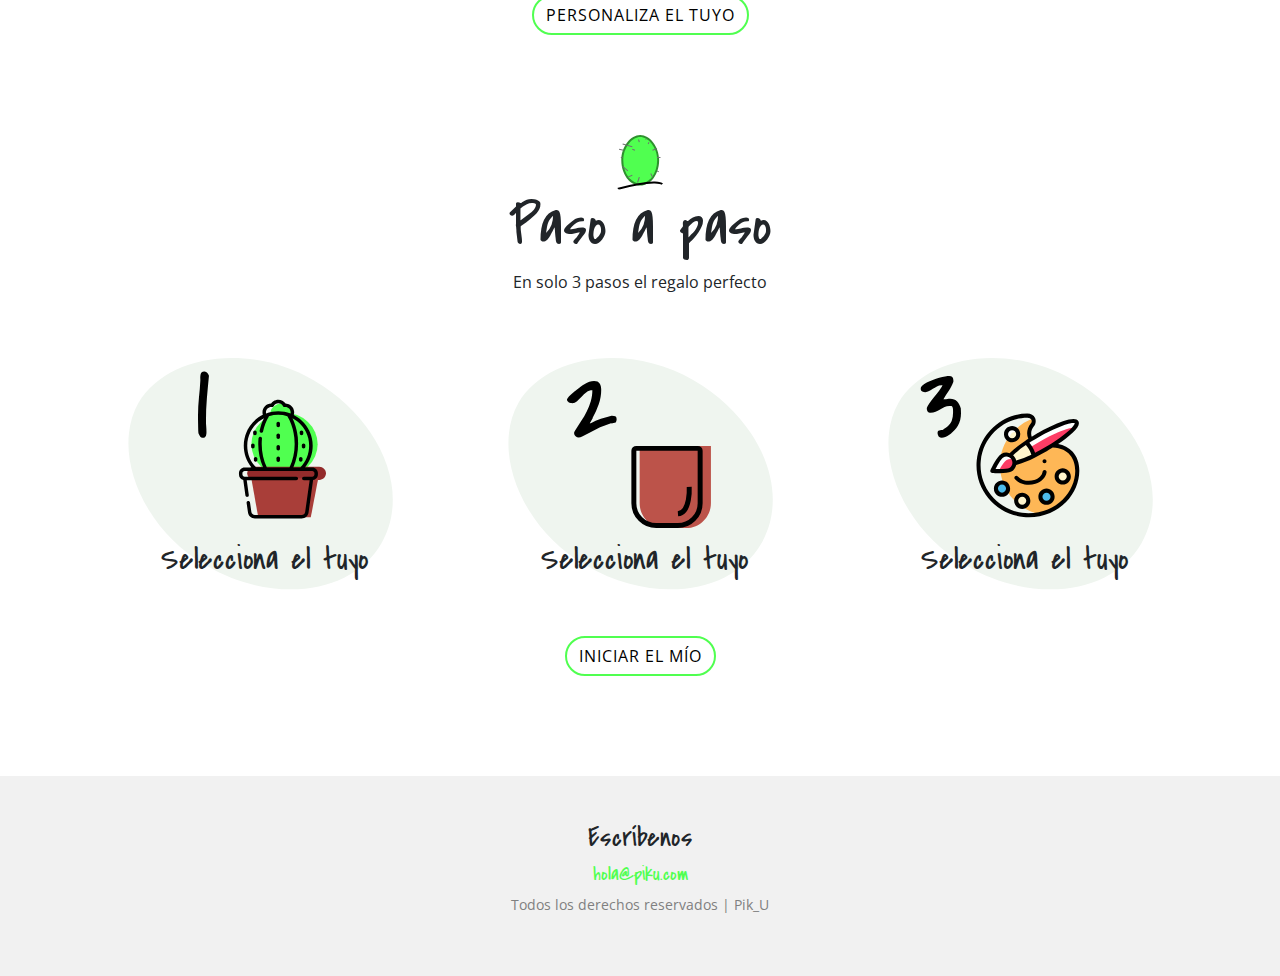
==== commit d5416bf7: "se termino el index" ====
--- a/index.html
+++ b/index.html
@@ -27,9 +27,9 @@
             <ul class="navbar-nav mr-auto">
             </ul>
             <div class="nav-item menu1">
-                <a class="nav-link mayuscula" href="index.html">INICIO</a>
-                <a class="nav-link mayuscula" href="views/inspirate.html">INSPIRATE</a>
-                <button type="button" class="btn btn-primary btn-md mayuscula" href="#">LOGIN</button>
+                <a class="nav-link mayuscula" href="#pasos">paso a paso</a>
+                <a class="nav-link mayuscula" href="#portafolio">portafolio</a>
+                <button type="button" class="btn btn-primary btn-md mayuscula" href="#">personalizar</button>
             </div>
         </div>
     </nav>
@@ -73,15 +73,16 @@
         </a>
     </div>
 
-    <section class="container">
+    <section id="portafolio" class="container margenSuperior">
         <div class="row">
             <div class="col-12">
-                <img src="./assets/icono.svg" alt="">
+                <img class="rounded mx-auto d-block" src="./assets/icono.svg" alt="">
             </div>
         </div>
         <div class="row">
             <div class="col-12">
                 <h1>Portafolio</h1>
+                <p class="text-center">Sé parte de está nueva historia.</p>
             </div>
         </div>
         <div class="centrar row">
@@ -95,23 +96,64 @@
                 <img src="./assets/portafolio3.png" alt="..." class="rounded float-left">
             </div>
         </div>
+        <div class="col-12 centrar">
+            <button type="button" class="btn btn-outline-primary mayuscula">personaliza el tuyo</button>
+        </div>
+    </section>
 
-        <br> <br>
 
-        <section class="buttom-inspira">
-            <h1>Personaliza tu Cactus</h1>
-        </section>
+    <section id="pasos" class="container margenSuperior">
+        <div class="row">
+            <div class="col-12">
+                <img class="rounded mx-auto d-block" src="./assets/icono.svg" alt="">
+            </div>
+        </div>
+        <div class="row">
+            <div class="col-12">
+                <h1>Paso a paso</h1>
+                <p class="text-center">En solo 3 pasos el regalo perfecto</p>
+            </div>
+        </div>
+        <div class="centrar row">
+            <div class="col-md-4">
+                <img src="./assets/paso1.svg" alt="Paso1" class="rounded float-left">
+                <h2 class="tituloCentrado margenMenos">Selecciona el tuyo</h2>
+            </div>
+            <div class="col-md-4">
+                <img src="./assets/paso2.svg" alt="paso2" class="rounded float-left">
+                <h2 class="tituloCentrado margenMenos">Selecciona el tuyo</h2>
+            </div>
+            <div class="col-md-4">
+                <img src="./assets/paso3.svg" alt="paso3" class="rounded float-left">
+                <h2 class="tituloCentrado margenMenos">Selecciona el tuyo</h2>
+            </div>
+        </div>
+        <div class="col-12 centrar">
+            <button type="button" class="btn btn-outline-primary mayuscula">iniciar el mío</button>
+        </div>
+    </section>
 
-        <script src="https://code.jquery.com/jquery-3.4.1.slim.min.js"
-            integrity="sha384-J6qa4849blE2+poT4WnyKhv5vZF5SrPo0iEjwBvKU7imGFAV0wwj1yYfoRSJoZ+n"
-            crossorigin="anonymous"></script>
-        <script src="https://cdn.jsdelivr.net/npm/popper.js@1.16.0/dist/umd/popper.min.js"
-            integrity="sha384-Q6E9RHvbIyZFJoft+2mJbHaEWldlvI9IOYy5n3zV9zzTtmI3UksdQRVvoxMfooAo"
-            crossorigin="anonymous"></script>
-        <script src="https://stackpath.bootstrapcdn.com/bootstrap/4.4.1/js/bootstrap.min.js"
-            integrity="sha384-wfSDF2E50Y2D1uUdj0O3uMBJnjuUD4Ih7YwaYd1iqfktj0Uod8GCExl3Og8ifwB6"
-            crossorigin="anonymous"></script>
-        <script src="./scripts/index.js"></script>
+    <footer class="container-fluid footer">
+        <div class="row centrar">
+            <div class="col12">
+                <h3 style="text-align: center;">Escríbenos</h3>
+                <h5><a href="mailto:hola@piku.com">hola@piku.com</a></h5>
+                <p style="font-size: 14px; color: gray;">Todos los derechos reservados | Pik_U </p>
+            </div>
+        </div>
+        
+    </footer>
+
+    <script src="https://code.jquery.com/jquery-3.4.1.slim.min.js"
+        integrity="sha384-J6qa4849blE2+poT4WnyKhv5vZF5SrPo0iEjwBvKU7imGFAV0wwj1yYfoRSJoZ+n"
+        crossorigin="anonymous"></script>
+    <script src="https://cdn.jsdelivr.net/npm/popper.js@1.16.0/dist/umd/popper.min.js"
+        integrity="sha384-Q6E9RHvbIyZFJoft+2mJbHaEWldlvI9IOYy5n3zV9zzTtmI3UksdQRVvoxMfooAo"
+        crossorigin="anonymous"></script>
+    <script src="https://stackpath.bootstrapcdn.com/bootstrap/4.4.1/js/bootstrap.min.js"
+        integrity="sha384-wfSDF2E50Y2D1uUdj0O3uMBJnjuUD4Ih7YwaYd1iqfktj0Uod8GCExl3Og8ifwB6"
+        crossorigin="anonymous"></script>
+    <script src="./scripts/index.js"></script>
 </body>
 
 </html>--- a/styles/index.css
+++ b/styles/index.css
@@ -2,9 +2,19 @@
     font-family: 'Open Sans', sans-serif;
 }
 
-/* .container{
-    margin: 100px 0px 0px 0px;
-} */
+a{
+    color: #50FF50;
+}
+
+a:hover{
+    color: black;
+    text-decoration: none;
+}
+
+.margenSuperior{
+    margin-top: 50px;
+    margin-bottom: 100px;
+}
 
 .centrar{
     display: flex;
@@ -74,6 +84,38 @@
     opacity: 1;
 }
 
+.btn-outline-primary{
+    background: none;
+    border-radius: 49px;
+    border: solid 2px #50FF50;
+    color: black;
+    opacity: 1;
+}
+.btn-outline-primary:hover{
+    background: black 0% 0% no-repeat padding-box;
+    border-radius: 49px;
+    border: solid 2px black;
+    color: white;
+    opacity: 1;
+}
+
+.tituloCentrado h1, h2, h3, h4, h5, h6{
+    text-align: center;
+    font-family: 'Covered By Your Grace', cursive;
+}
+
+.margenMenos {
+    margin-top: 230px;
+    position: absolute;
+    margin-left: 20%;
+}
+
+.footer{
+    background-color: rgb(241, 241, 241);
+    border: none;
+    padding: 5vh;
+}
+
 @media only screen and (min-width: 768px) {
     .carousel-inner {
         height: 88vh !important;
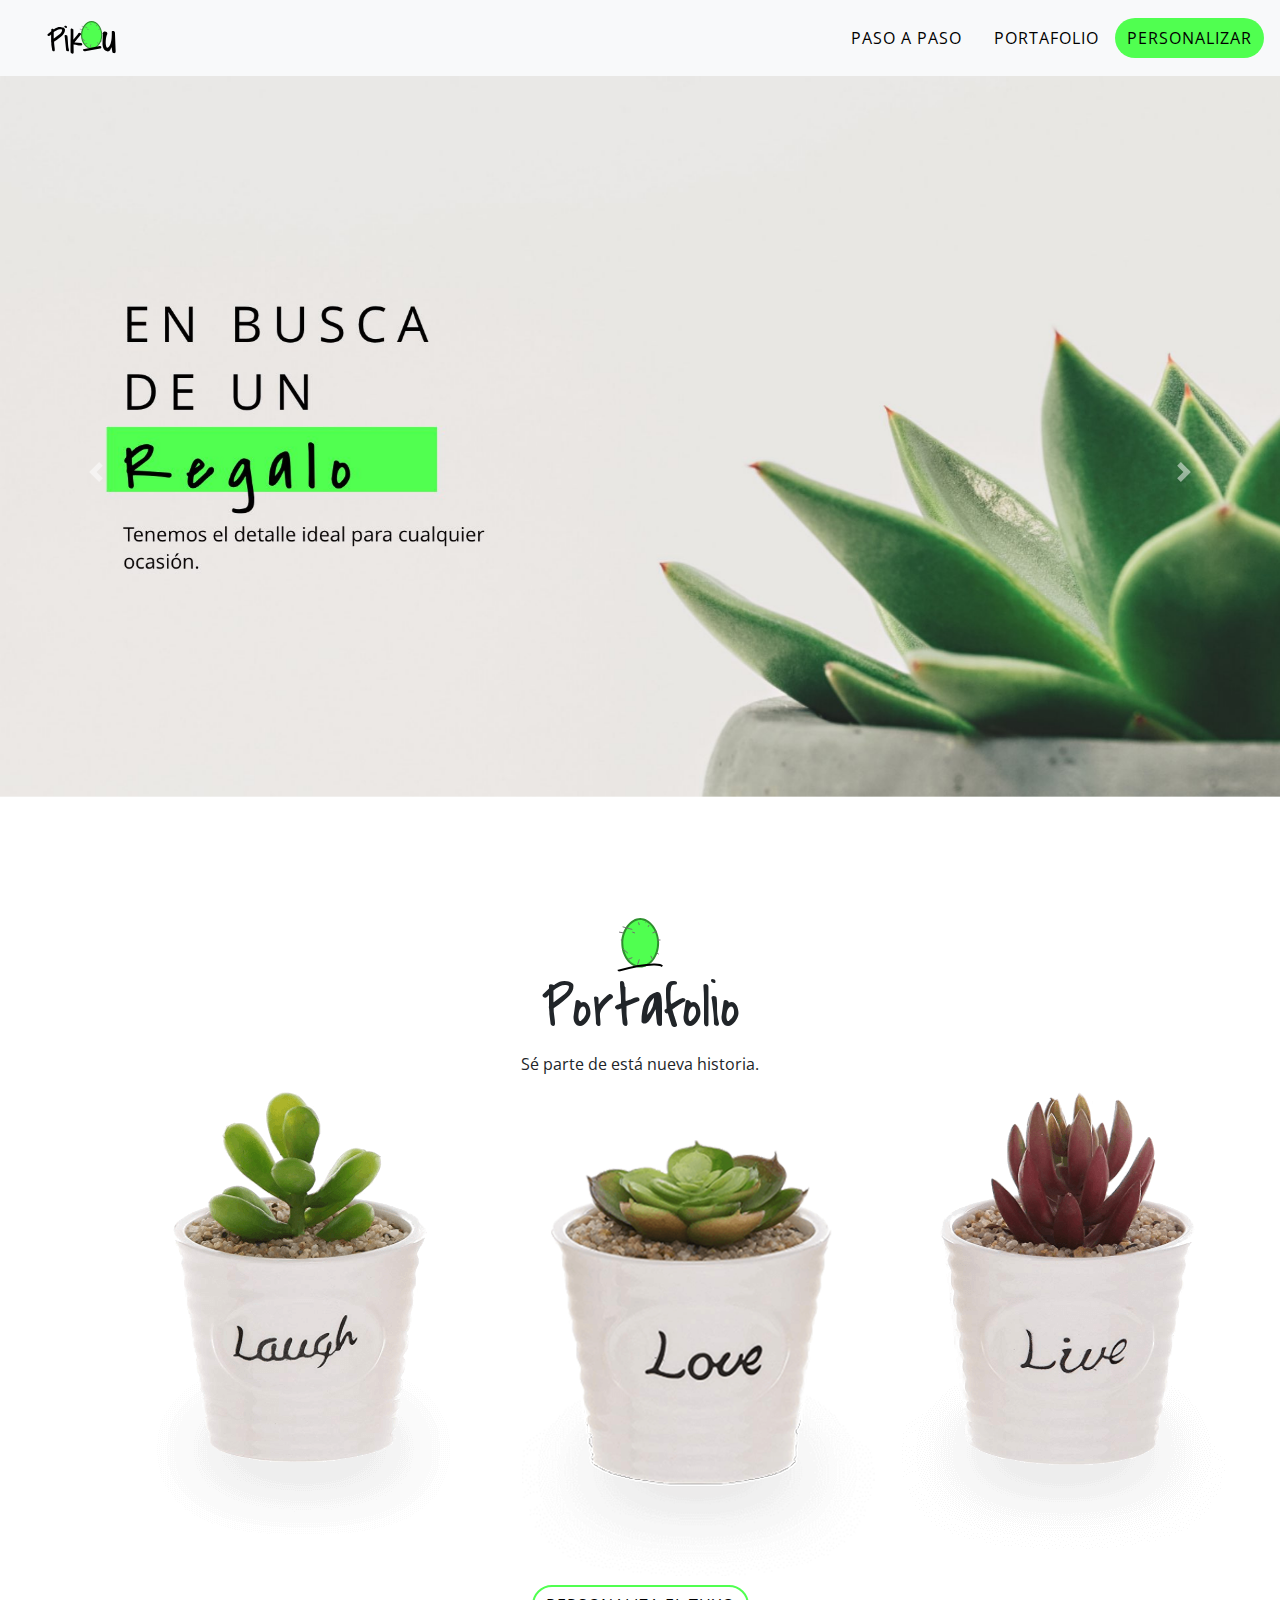
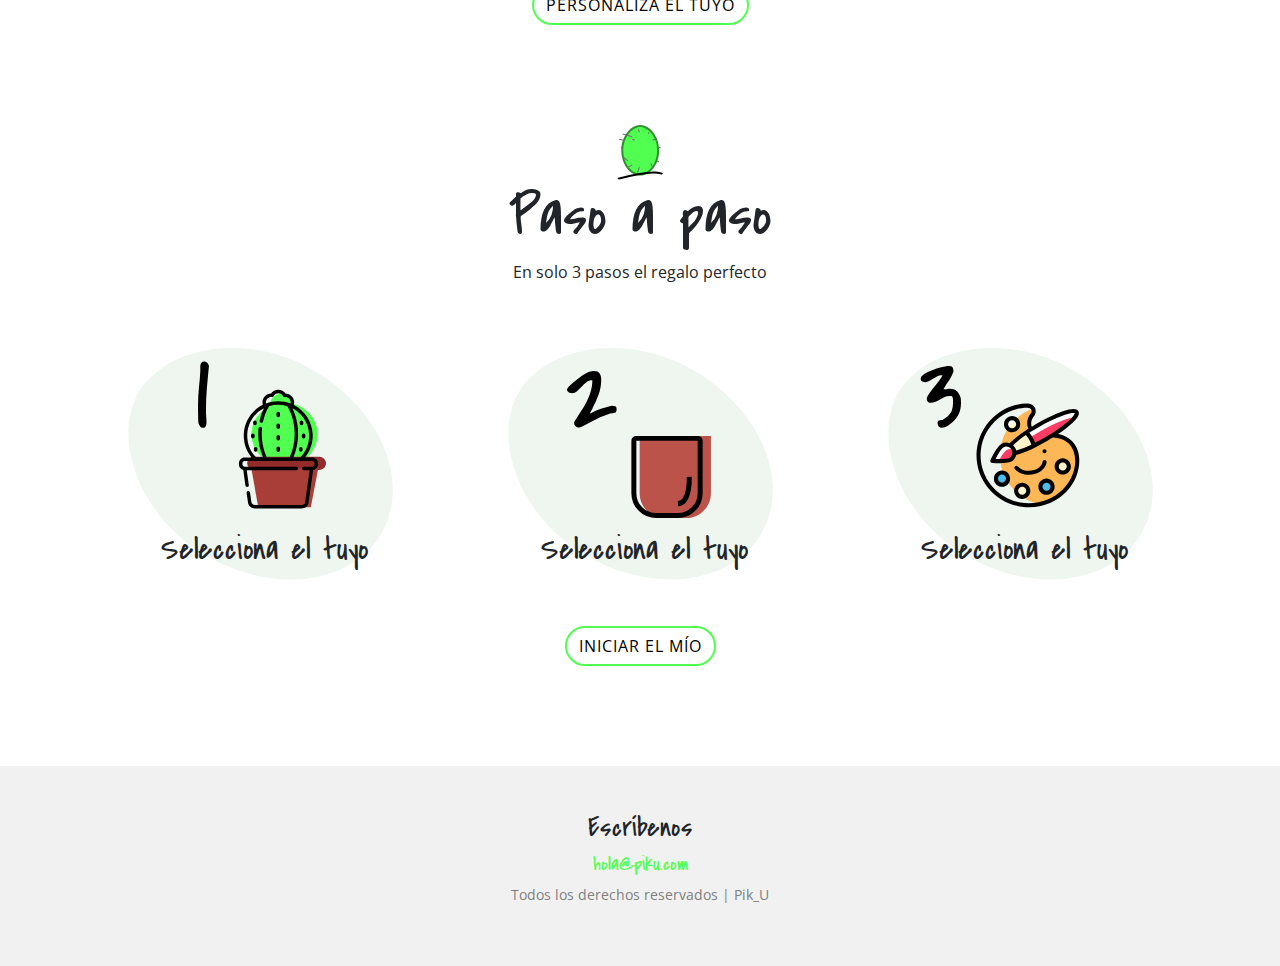
==== commit 44f0c090: "Fix menu and image" ====
--- a/index.html
+++ b/index.html
@@ -16,7 +16,7 @@
 
     <nav class="navbar navbar-expand-lg navbar-light bg-light">
         <a class="navbar-brand" href="#">
-            <img src="./assets/Logo_picku.svg" width="100" height="60" class="d-inline-block align-top" alt="">
+            <a href="./index.html"><img src="./assets/Logo_picku.svg" width="100" height="60" class="d-inline-block align-top" alt=""></a>
         </a>
         <button class="navbar-toggler" type="button" data-toggle="collapse" data-target="#navbarSupportedContent"
             aria-controls="navbarSupportedContent" aria-expanded="false" aria-label="Toggle navigation">
@@ -29,7 +29,8 @@
             <div class="nav-item menu1">
                 <a class="nav-link mayuscula" href="#pasos">paso a paso</a>
                 <a class="nav-link mayuscula" href="#portafolio">portafolio</a>
-                <button type="button" class="btn btn-primary btn-md mayuscula" href="#">personalizar</button>
+                <button type="button" class="btn btn-primary btn-md mayuscula"><a class="personalizar"
+                        href="./views/inspirate.html">personalizar</a></button>
             </div>
         </div>
     </nav>
@@ -43,24 +44,10 @@
         <div class="carousel-inner">
             <div class="carousel-item active">
                 <img src="./assets/banner1.jpg" class="d-block w-100" alt="...">
-                <div class="carousel-caption d-none d-md-block">
-                    <h5>First slide label</h5>
-                    <p>Nulla vitae elit libero, a pharetra augue mollis interdum.</p>
-                </div>
             </div>
             <div class="carousel-item">
-                <img src="./assets/banner1.jpg" class="d-block w-100" alt="...">
-                <div class="carousel-caption d-none d-md-block">
-                    <h5>Second slide label</h5>
-                    <p>Lorem ipsum dolor sit amet, consectetur adipiscing elit.</p>
-                </div>
-            </div>
-            <div class="carousel-item">
-                <img src="./assets/banner1.jpg" class="d-block w-100" alt="...">
-                <div class="carousel-caption d-none d-md-block">
-                    <h5>Second slide label</h5>
-                    <p>Lorem ipsum dolor sit amet, consectetur adipiscing elit.</p>
-                </div>
+                <img src="./assets/banner2.jpg" class="d-block w-100" alt="...">
+
             </div>
         </div>
         <a class="carousel-control-prev" href="#carouselExampleCaptions" role="button" data-slide="prev">
@@ -97,7 +84,7 @@
             </div>
         </div>
         <div class="col-12 centrar">
-            <button type="button" class="btn btn-outline-primary mayuscula">personaliza el tuyo</button>
+            <button type="button" class="btn btn-outline-primary mayuscula"><a class="personalizar" href="./views/inspirate.html">personaliza el tuyo</a></button>
         </div>
     </section>
 
@@ -129,7 +116,7 @@
             </div>
         </div>
         <div class="col-12 centrar">
-            <button type="button" class="btn btn-outline-primary mayuscula">iniciar el mío</button>
+            <button type="button" class="btn btn-outline-primary mayuscula"><a class="personalizar" href="./views/inspirate.html">iniciar el mío</a></button>
         </div>
     </section>
 
@@ -141,7 +128,7 @@
                 <p style="font-size: 14px; color: gray;">Todos los derechos reservados | Pik_U </p>
             </div>
         </div>
-        
+
     </footer>
 
     <script src="https://code.jquery.com/jquery-3.4.1.slim.min.js"
--- a/styles/index.css
+++ b/styles/index.css
@@ -48,7 +48,8 @@
     border-radius: 1px solid green;
 }
 .buttom-inspira{
-    border: 3px solid blue;
+    border: 3px solid #50FF50;
+    
 }
 .buttom-inspira h1{
     display: flex;
@@ -129,3 +130,11 @@
         justify-content: space-between;
     }
 }
+
+.personalizar {
+    color: black;
+}
+
+.personalizar:hover {
+    color: white;
+}